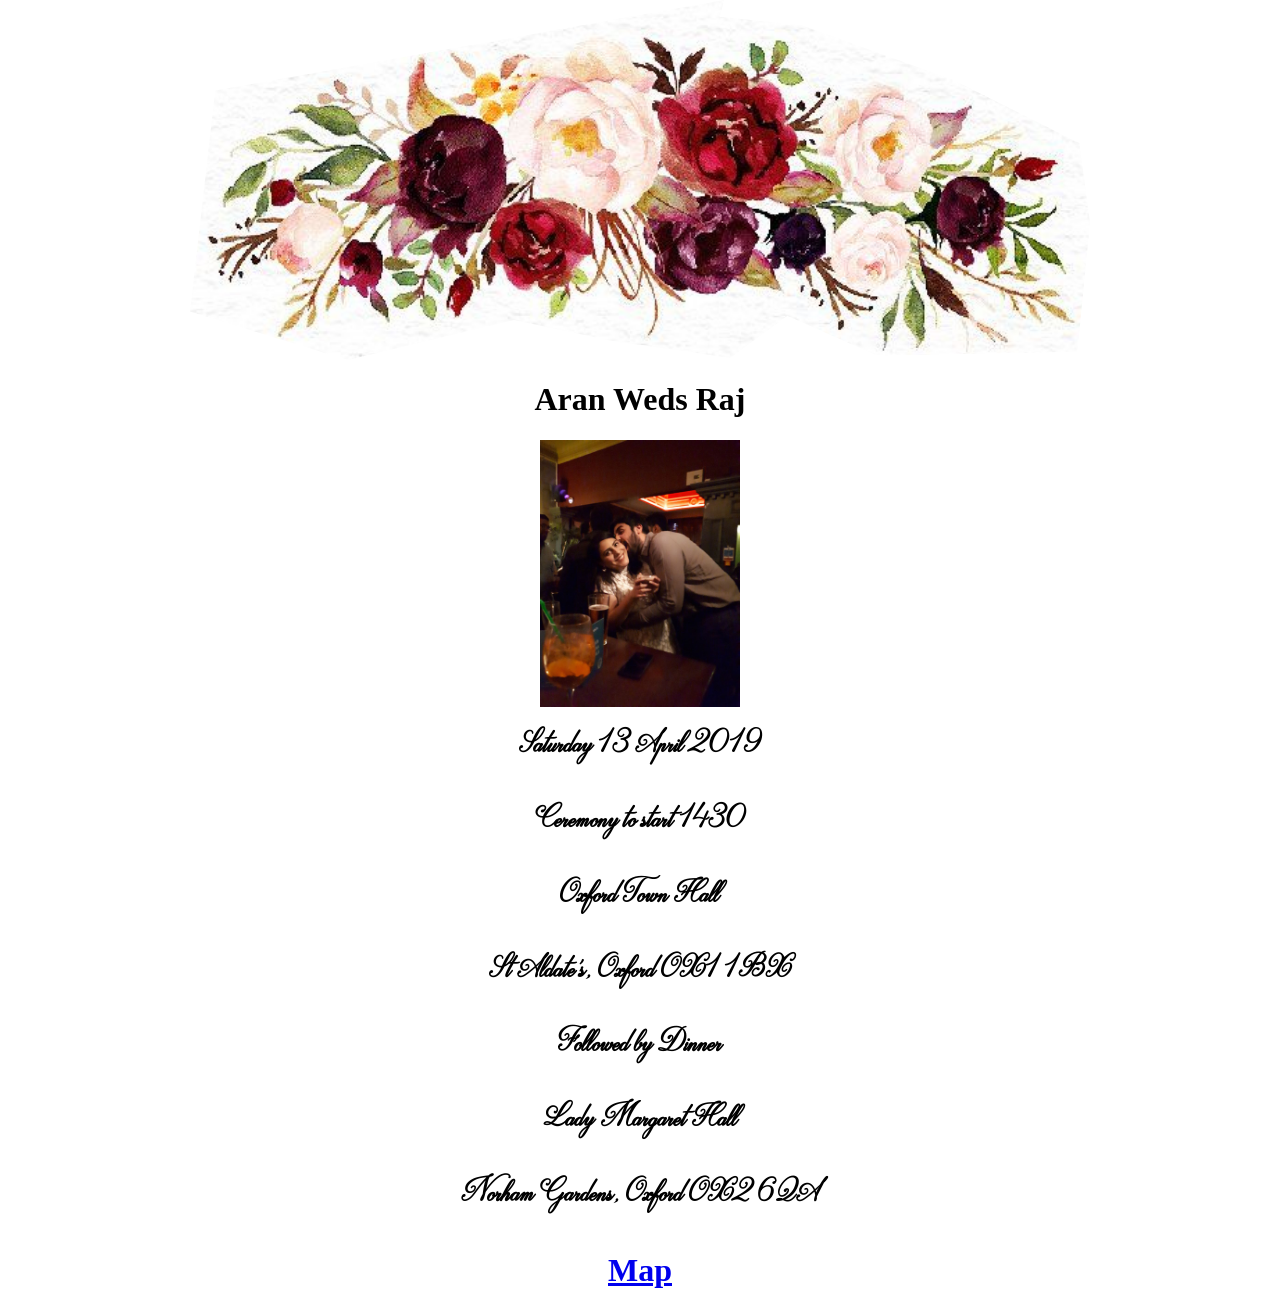
==== civil.html @ f86f2b0e "added details page" ====
<!DOCTYPE html>

<html class="bg2">
    <head>
            <link href="https://fonts.googleapis.com/css?family=Pacifico" rel="stylesheet">
        <link rel="stylesheet" href="main.css">
        <meta name="viewport" content="width=device-width, initial-scale=1.0, user-scalable=no"">
        <meta http-equiv="content-type" content="text/php; charset=utf-8" />
        <title>Aran Weds Raj</title>
    </head>

    <body>
      <header>
        <img src = "images/head_image.png"/>
        <h1>Aran Weds Raj</h1>
      </header>
      <main>
        <div class="picture-container">
            <img src = "images/us1.jpg"     width= "200vw"/>
            <h1  class="customfont1"> Saturday 13 April 2019 </h1>
            <h1  class="customfont1"> Ceremony to start 1430 </h1>
            <h1  class="customfont1"> Oxford Town Hall </h1>
            <h1  class="customfont1"> St Aldate's, Oxford OX1 1BX </h1>
            <h1  class="customfont1"> Followed by Dinner </h1>
            <h1  class="customfont1"> Lady Margaret Hall</h1>
            <h1  class="customfont1"> Norham Gardens, Oxford OX2 6QA </h1>
            <a href="https://drive.google.com/open?id=1R-TNU0IWk9xOLrMr3iEERFZ27U3tLJyw&usp=sharing" align="center">
            <h1>Map</h1>
            </a>
        </div>
      </main>
    </body>
</html>
---- main.css ----
html,body {
    height: 100%;
    margin: 0;
    padding: 0;
    -webkit-background-size: cover;
    -moz-background-size: cover;
    -o-background-size: cover;
    background-size: 100% 100%;
}
 header {
   display: flex;
   flex-direction: column;
   align-items: center;
 }

* {box-sizing: border-box}

.picture-container {
    display: flex;
    flex-direction: column;
    align-items: center;
    border:0;
    align: "middle";
}

/* Make the image to responsive */
.image {
  display: block;
  width: 100%;
  height: auto;
}

/* The overlay effect - lays on top of the container and over the image */
.overlay {
  position: absolute;
  bottom: 0;
  background: rgb(0, 0, 0);
  background: rgba(0, 0, 0, 0.5); /* Black see-through */
  color: #f1f1f1;
  width: 50%;
  transition: .5s ease;
  opacity:0;
  color: white;
  font-size: 20px;
  padding: 20px;
  text-align: center;
}

/* When you mouse over the container, fade in the overlay title */
.picture-container:hover .overlay {
  opacity: 1;
}

.video-container {
    display: flex;
    flex-direction: column;
    align-items: center;
}

.banner {
 max-width: 980px;
 margin: 0 auto;
 width: 100%;
 height: 149px;
 background: url("images/head_image.png") no-repeat scroll 0 0 transparent;
 }

/* from below is font shit */

@font-face{
    font-family: "Darleston";
    src: url(fonts/Darleston.ttf) format("truetype");
}

@font-face{
    font-family: "WY";
    src: url(fonts/WildYouth.ttf) format("truetype");
}

h1.customfont1 {
    font-family: "Darleston", cursive;
    font-weight: 900
    font-size: 2em
    text-align:center;
}


h1.customfont2 {
    font-family: "WY", cursive;
    font-weight: 900
    font-size: 2em
    text-align:center;
}
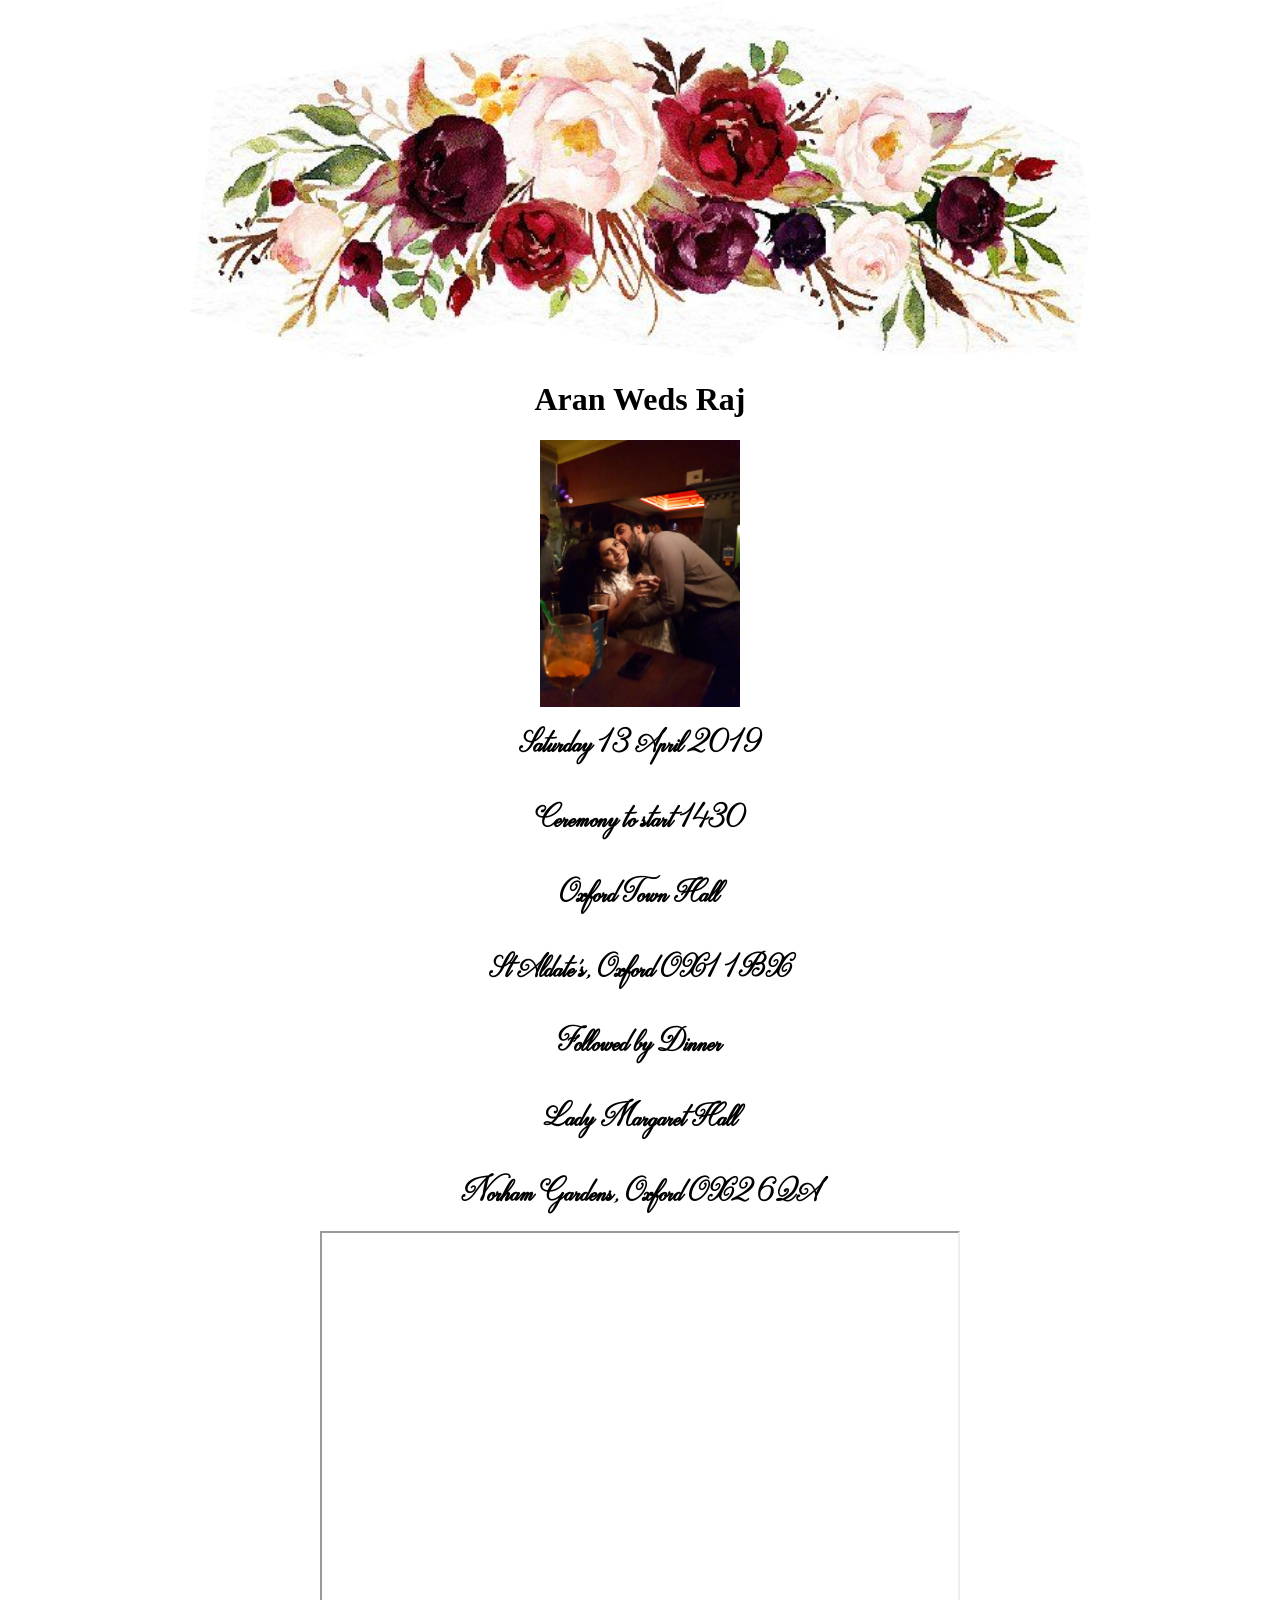
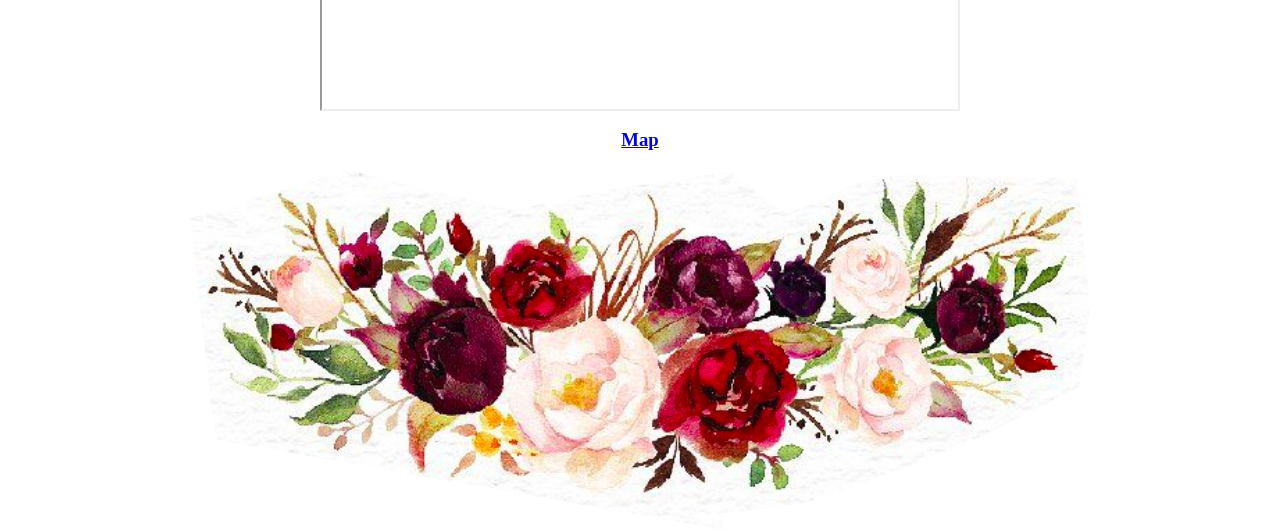
==== commit 6d81107e: "added footer images" ====
--- a/civil.html
+++ b/civil.html
@@ -24,10 +24,14 @@
             <h1  class="customfont1"> Followed by Dinner </h1>
             <h1  class="customfont1"> Lady Margaret Hall</h1>
             <h1  class="customfont1"> Norham Gardens, Oxford OX2 6QA </h1>
+            <iframe src="https://www.google.com/maps/d/u/0/embed?mid=1R-TNU0IWk9xOLrMr3iEERFZ27U3tLJyw" width="640" height="480"></iframe>
             <a href="https://drive.google.com/open?id=1R-TNU0IWk9xOLrMr3iEERFZ27U3tLJyw&usp=sharing" align="center">
-            <h1>Map</h1>
+            <h3>Map</h3>
             </a>
         </div>
       </main>
     </body>
+    <footer>
+      <img src = "images/foot_image.png"/>
+    </footer>
 </html>
--- a/main.css
+++ b/main.css
@@ -8,6 +8,12 @@
     background-size: 100% 100%;
 }
  header {
+   display: flex;
+   flex-direction: column;
+   align-items: center;
+ }
+
+ footer {
    display: flex;
    flex-direction: column;
    align-items: center;
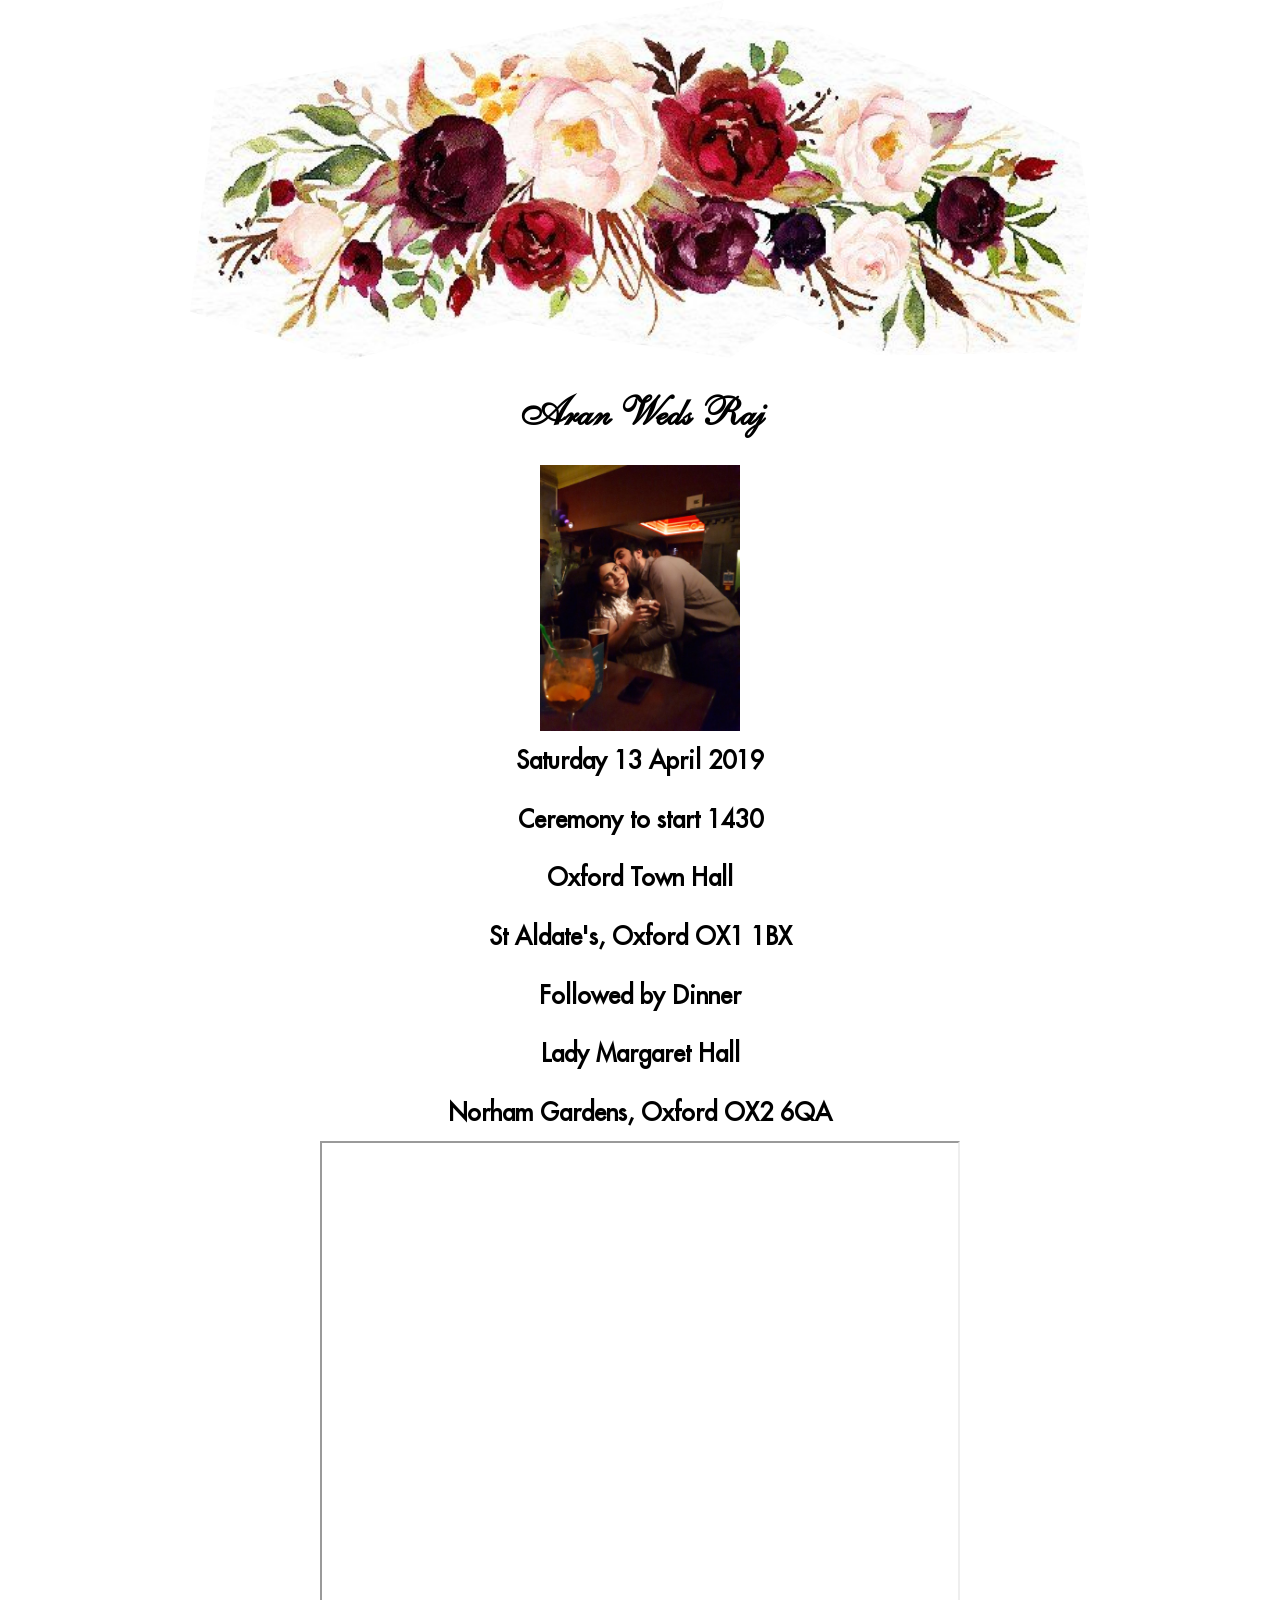
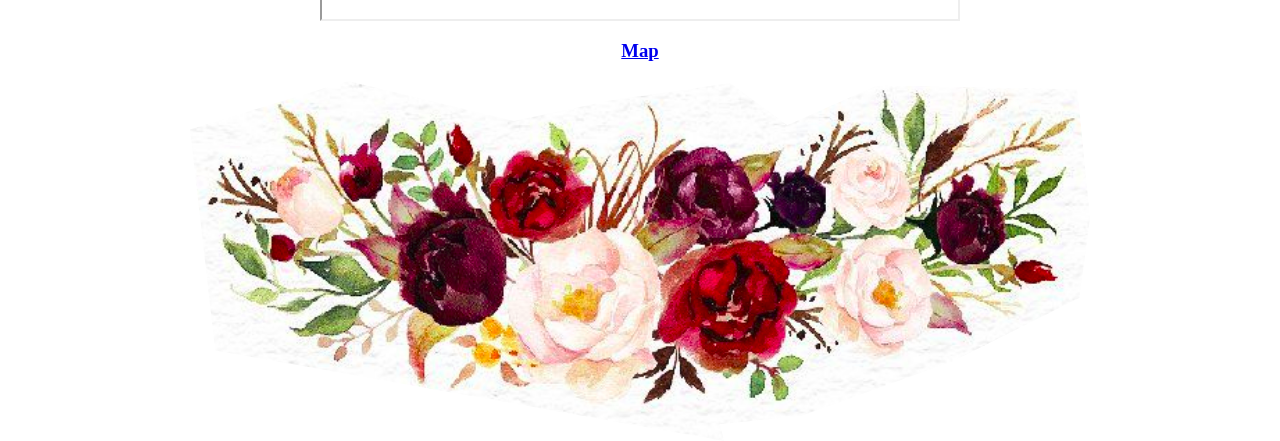
==== commit 6faa5aad: "font and difference changes" ====
--- a/civil.html
+++ b/civil.html
@@ -12,21 +12,21 @@
     <body>
       <header>
         <img src = "images/head_image.png"/>
-        <h1>Aran Weds Raj</h1>
+        <h1 class="customfont1">Aran Weds Raj</h1>
       </header>
       <main>
         <div class="picture-container">
             <img src = "images/us1.jpg"     width= "200vw"/>
-            <h1  class="customfont1"> Saturday 13 April 2019 </h1>
-            <h1  class="customfont1"> Ceremony to start 1430 </h1>
-            <h1  class="customfont1"> Oxford Town Hall </h1>
-            <h1  class="customfont1"> St Aldate's, Oxford OX1 1BX </h1>
-            <h1  class="customfont1"> Followed by Dinner </h1>
-            <h1  class="customfont1"> Lady Margaret Hall</h1>
-            <h1  class="customfont1"> Norham Gardens, Oxford OX2 6QA </h1>
+            <h1  class="customfont2"> Saturday 13 April 2019 </h1>
+            <h1  class="customfont2"> Ceremony to start 1430 </h1>
+            <h1  class="customfont2"> Oxford Town Hall </h1>
+            <h1  class="customfont2"> St Aldate's, Oxford OX1 1BX </h1>
+            <h1  class="customfont2"> Followed by Dinner </h1>
+            <h1  class="customfont2"> Lady Margaret Hall</h1>
+            <h1  class="customfont2"> Norham Gardens, Oxford OX2 6QA </h1>
             <iframe src="https://www.google.com/maps/d/u/0/embed?mid=1R-TNU0IWk9xOLrMr3iEERFZ27U3tLJyw" width="640" height="480"></iframe>
             <a href="https://drive.google.com/open?id=1R-TNU0IWk9xOLrMr3iEERFZ27U3tLJyw&usp=sharing" align="center">
-            <h3>Map</h3>
+            <h3 class="customfont2">Map</h3>
             </a>
         </div>
       </main>
--- a/main.css
+++ b/main.css
@@ -74,17 +74,18 @@
 /* from below is font shit */
 
 @font-face{
-    font-family: "Darleston";
-    src: url(fonts/Darleston.ttf) format("truetype");
+    font-family: "English 111 Vivace BT";
+    src: url(fonts/vivace-bt.ttf) format("truetype");
 }
 
 @font-face{
-    font-family: "WY";
-    src: url(fonts/WildYouth.ttf) format("truetype");
+    font-family: "Futura-med";
+    src: url(fonts/Futura-Medium.ttf) format("truetype");
 }
 
 h1.customfont1 {
-    font-family: "Darleston", cursive;
+    font-family: 'English 111 Vivace BT', Arial, sans-serif;
+    font-size: 40px;
     font-weight: 900
     font-size: 2em
     text-align:center;
@@ -92,8 +93,12 @@
 
 
 h1.customfont2 {
-    font-family: "WY", cursive;
-    font-weight: 900
+    font-family: "Futura-med", Arial, sans-serif;
+    font-size: 24px;
+    font-style: normal;
+    font-variant: normal;
+    font-weight: 700;
+    line-height: 26.4px;
     font-size: 2em
     text-align:center;
 }
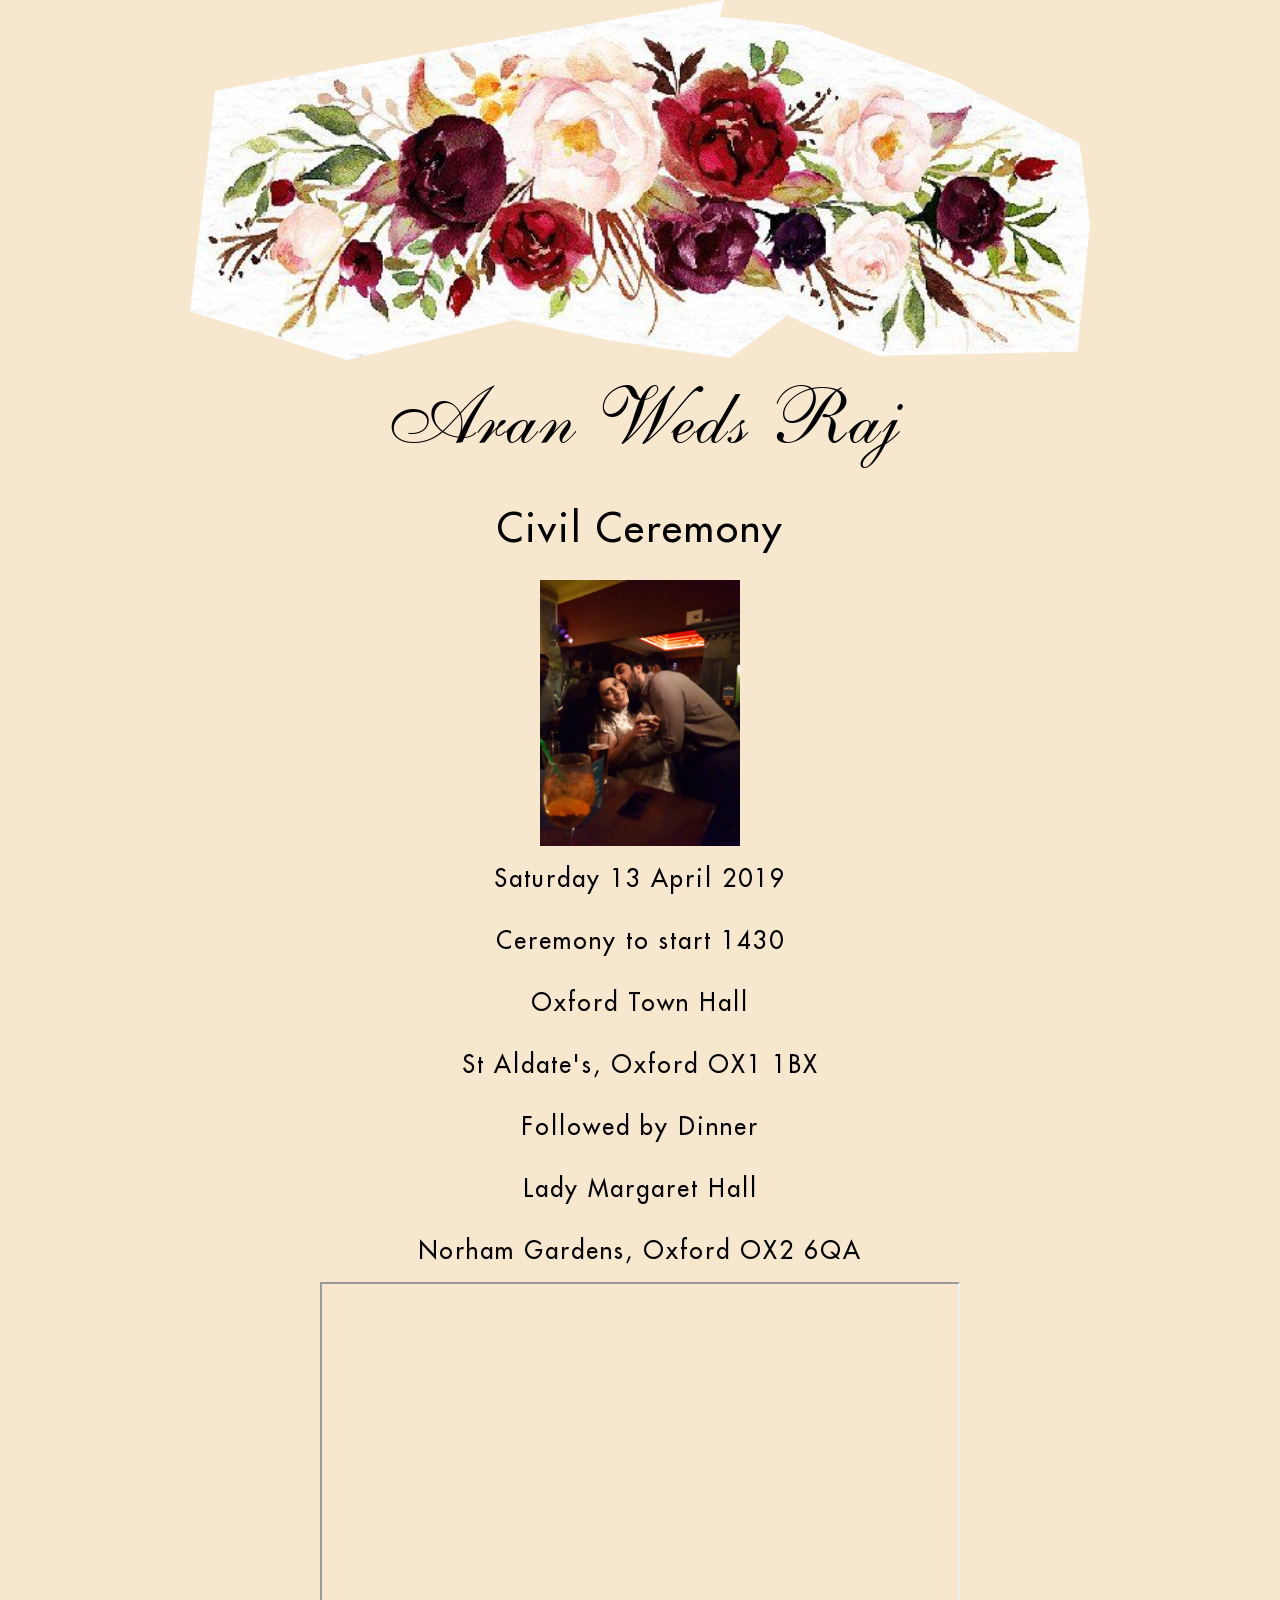
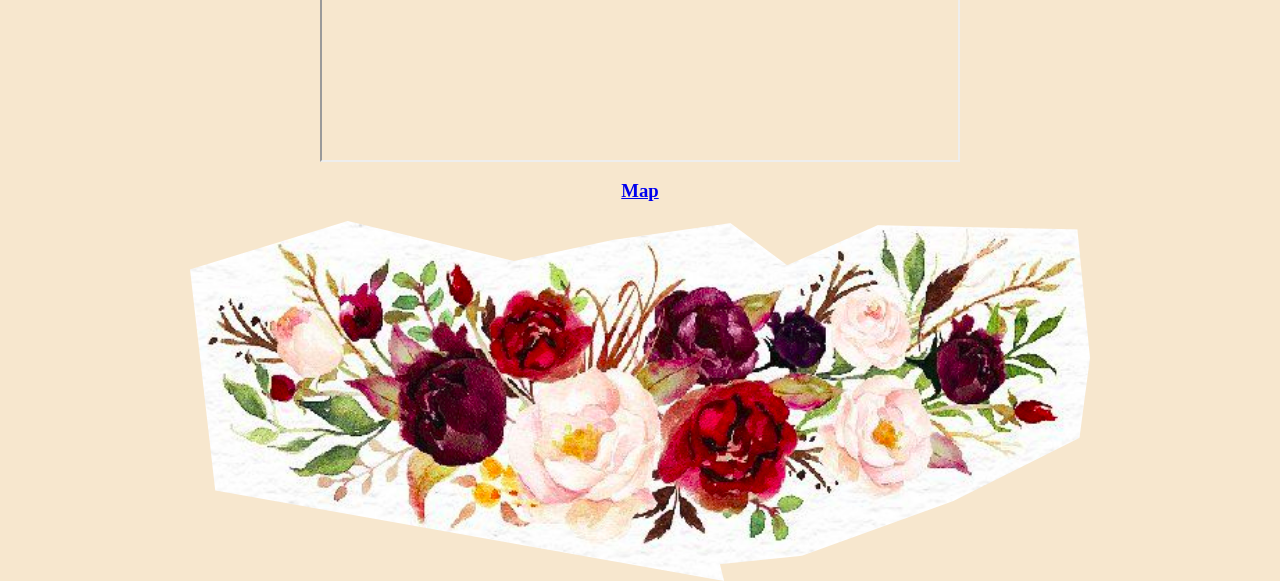
==== commit 75230382: "text changes" ====
--- a/civil.html
+++ b/civil.html
@@ -16,6 +16,7 @@
       </header>
       <main>
         <div class="picture-container">
+            <h1  class="customfont3"> Civil Ceremony </h1>
             <img src = "images/us1.jpg"     width= "200vw"/>
             <h1  class="customfont2"> Saturday 13 April 2019 </h1>
             <h1  class="customfont2"> Ceremony to start 1430 </h1>
--- a/main.css
+++ b/main.css
@@ -6,6 +6,7 @@
     -moz-background-size: cover;
     -o-background-size: cover;
     background-size: 100% 100%;
+    background-color: #F7E7CE;
 }
  header {
    display: flex;
@@ -85,10 +86,19 @@
 
 h1.customfont1 {
     font-family: 'English 111 Vivace BT', Arial, sans-serif;
-    font-size: 40px;
-    font-weight: 900
-    font-size: 2em
+    font-size: 5em;
+    font-weight: 10;
     text-align:center;
+    letter-spacing: 2px;
+    line-height: 0.1em;
+}
+
+h1.customfont3 {
+    font-family: "Futura-med", Arial, sans-serif;
+    font-size: 2.5em;
+    font-weight: 10;
+    text-align:center;
+    letter-spacing: 2px;
 }
 
 
@@ -97,8 +107,7 @@
     font-size: 24px;
     font-style: normal;
     font-variant: normal;
-    font-weight: 700;
-    line-height: 26.4px;
-    font-size: 2em
+    font-weight: 70;
     text-align:center;
+    letter-spacing: 2px;
 }
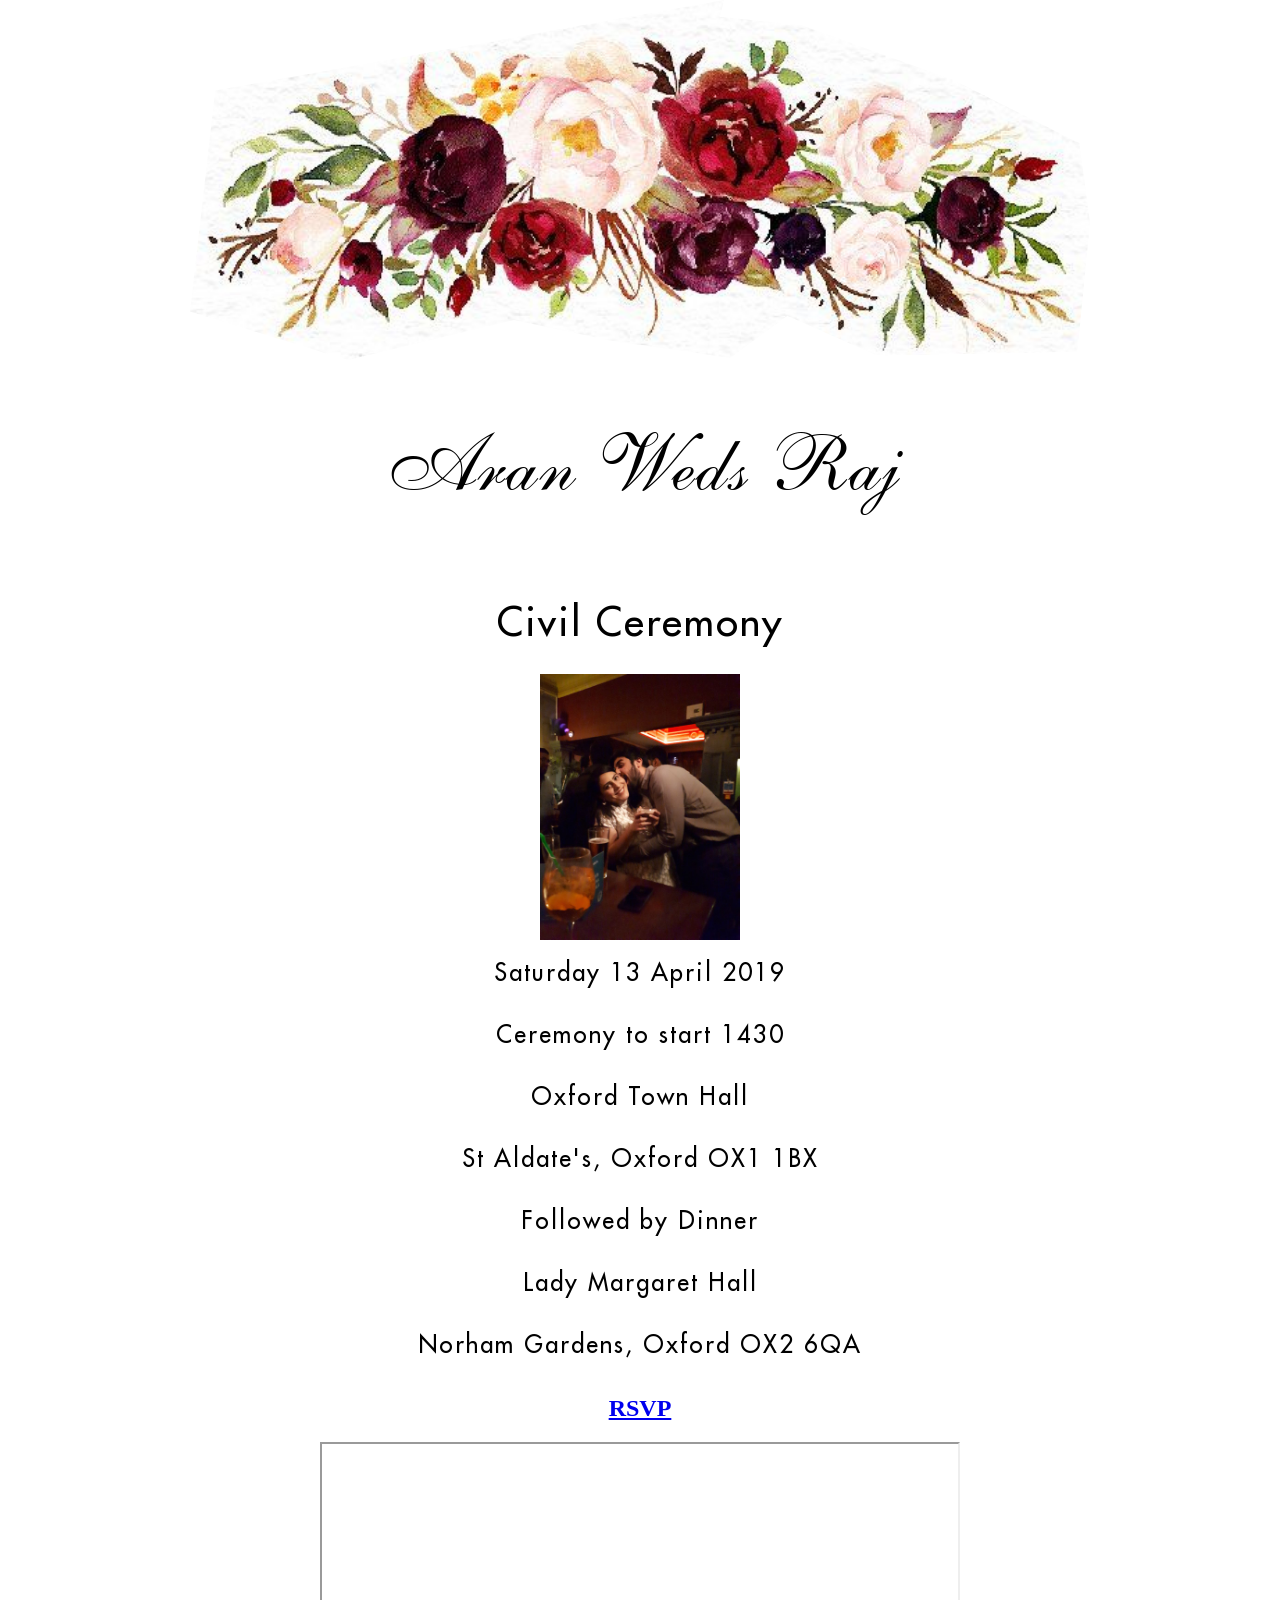
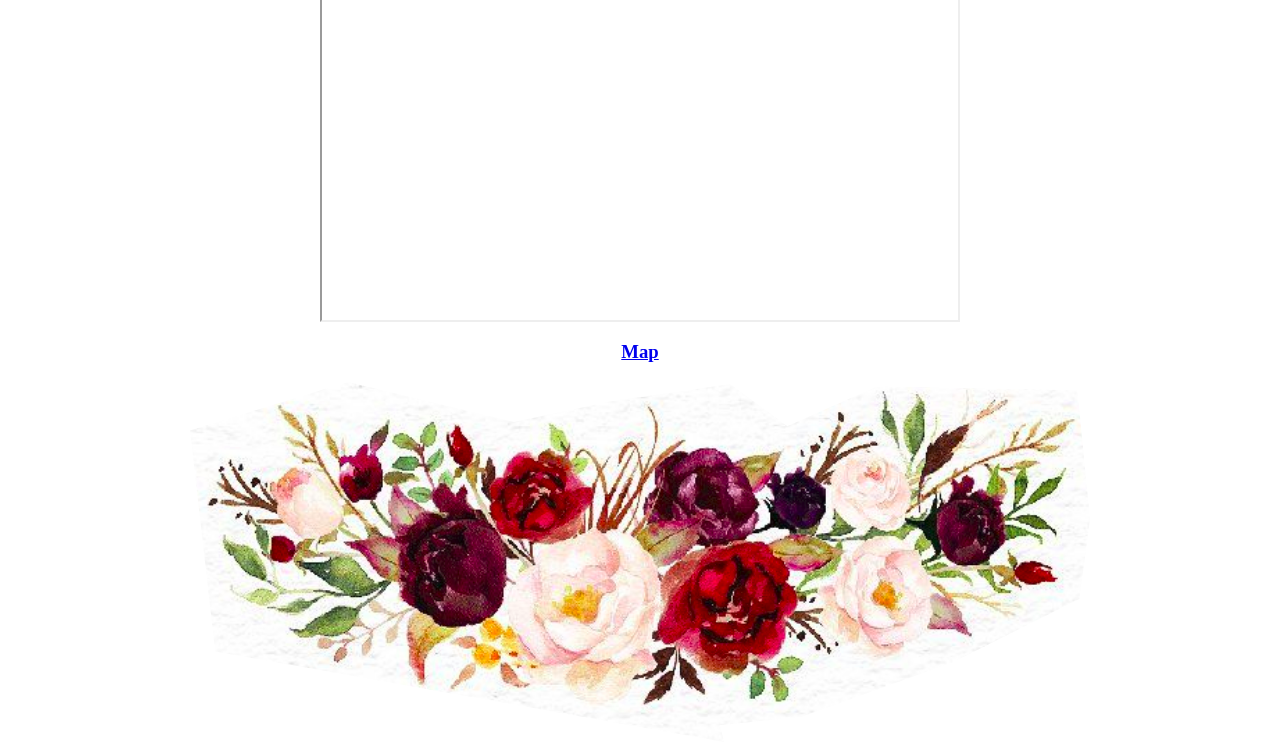
==== commit 4831f0a4: "linked pages" ====
--- a/civil.html
+++ b/civil.html
@@ -25,6 +25,9 @@
             <h1  class="customfont2"> Followed by Dinner </h1>
             <h1  class="customfont2"> Lady Margaret Hall</h1>
             <h1  class="customfont2"> Norham Gardens, Oxford OX2 6QA </h1>
+            <a href="rsvp.html" align="center">
+            <h2 class="customfont1">RSVP</h2>
+            </a>
             <iframe src="https://www.google.com/maps/d/u/0/embed?mid=1R-TNU0IWk9xOLrMr3iEERFZ27U3tLJyw" width="640" height="480"></iframe>
             <a href="https://drive.google.com/open?id=1R-TNU0IWk9xOLrMr3iEERFZ27U3tLJyw&usp=sharing" align="center">
             <h3 class="customfont2">Map</h3>
--- a/main.css
+++ b/main.css
@@ -6,7 +6,7 @@
     -moz-background-size: cover;
     -o-background-size: cover;
     background-size: 100% 100%;
-    background-color: #F7E7CE;
+/*    background-color: #F7E7CE; */
 }
  header {
    display: flex;
@@ -90,7 +90,7 @@
     font-weight: 10;
     text-align:center;
     letter-spacing: 2px;
-    line-height: 0.1em;
+/*    line-height: 0.1em; */
 }
 
 h1.customfont3 {
@@ -111,3 +111,5 @@
     text-align:center;
     letter-spacing: 2px;
 }
+
+@media screen and (min-width: 768px){.rwd-break { display: none; }}
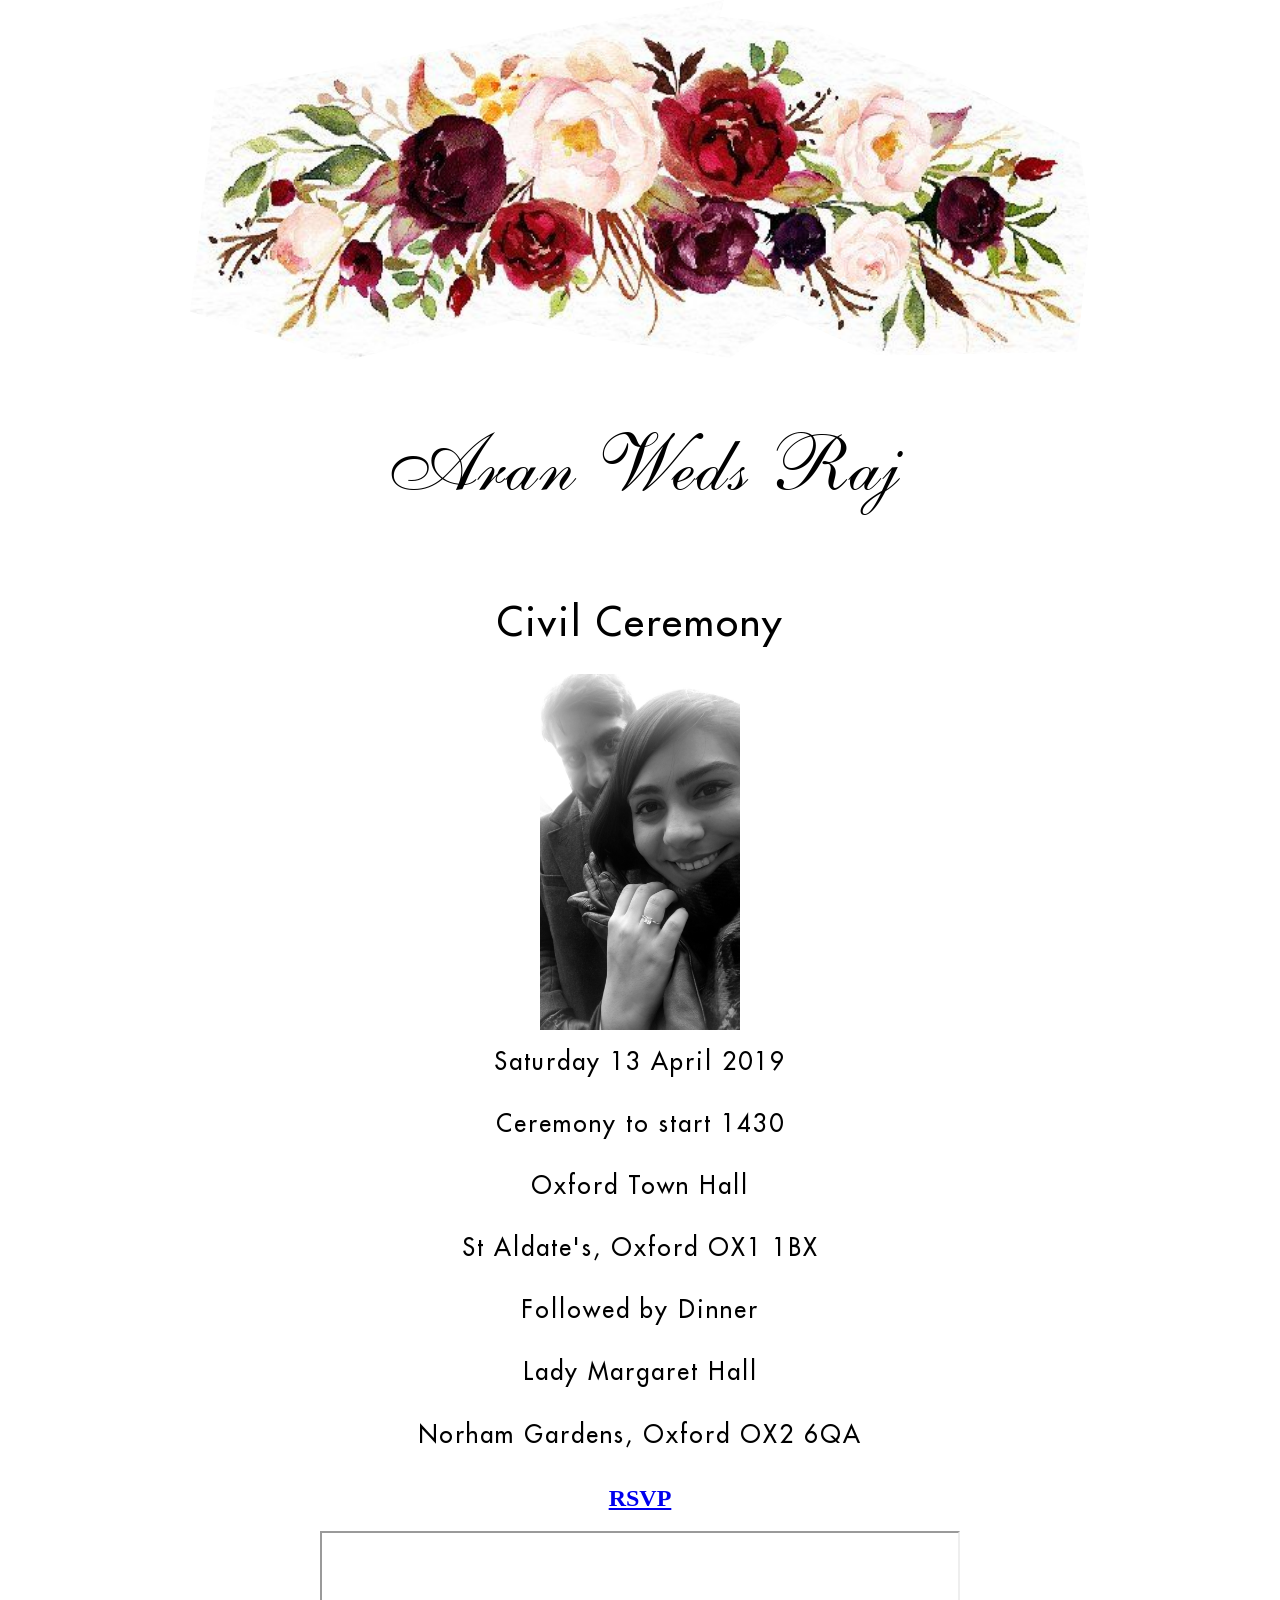
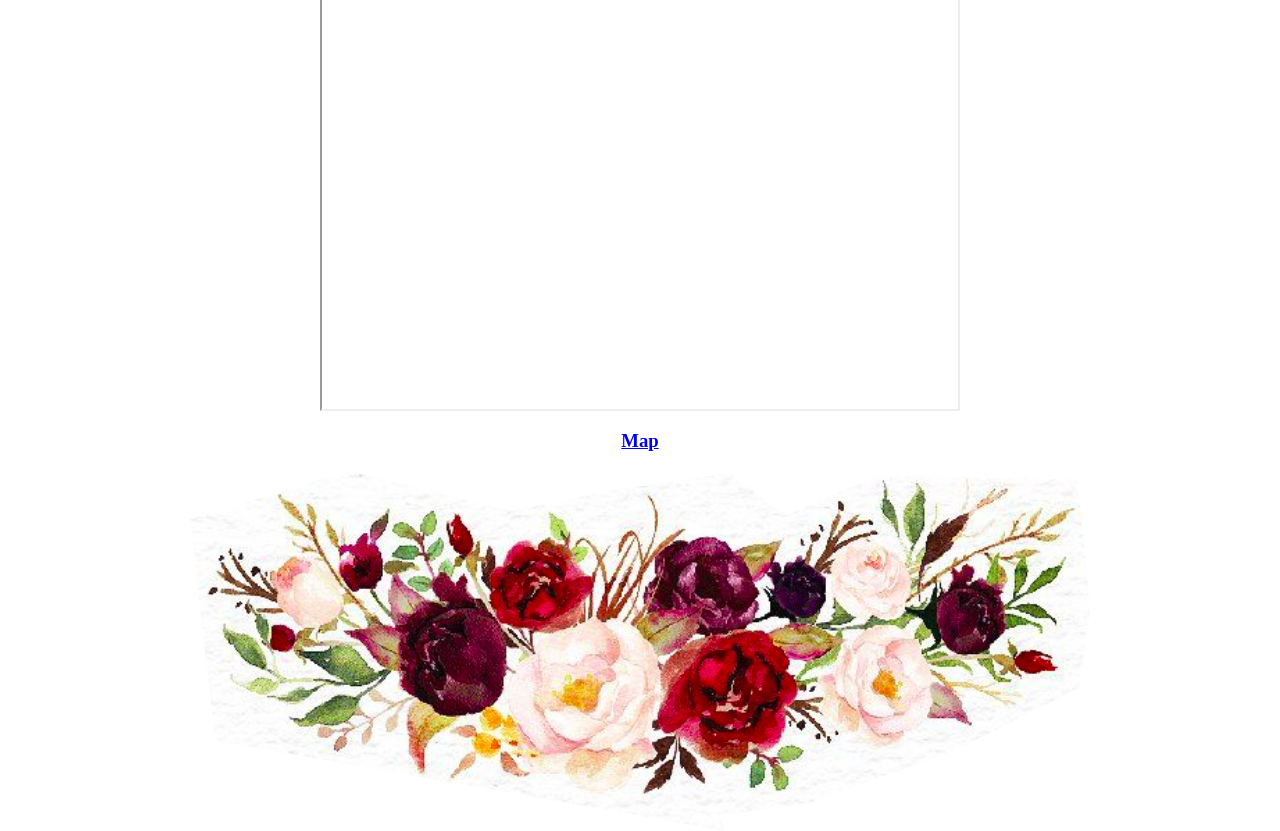
==== commit 9928cd45: "minor image changes" ====
--- a/civil.html
+++ b/civil.html
@@ -17,7 +17,7 @@
       <main>
         <div class="picture-container">
             <h1  class="customfont3"> Civil Ceremony </h1>
-            <img src = "images/us1.jpg"     width= "200vw"/>
+            <img src = "images/civil.jpg"     width= "200vw"/>
             <h1  class="customfont2"> Saturday 13 April 2019 </h1>
             <h1  class="customfont2"> Ceremony to start 1430 </h1>
             <h1  class="customfont2"> Oxford Town Hall </h1>
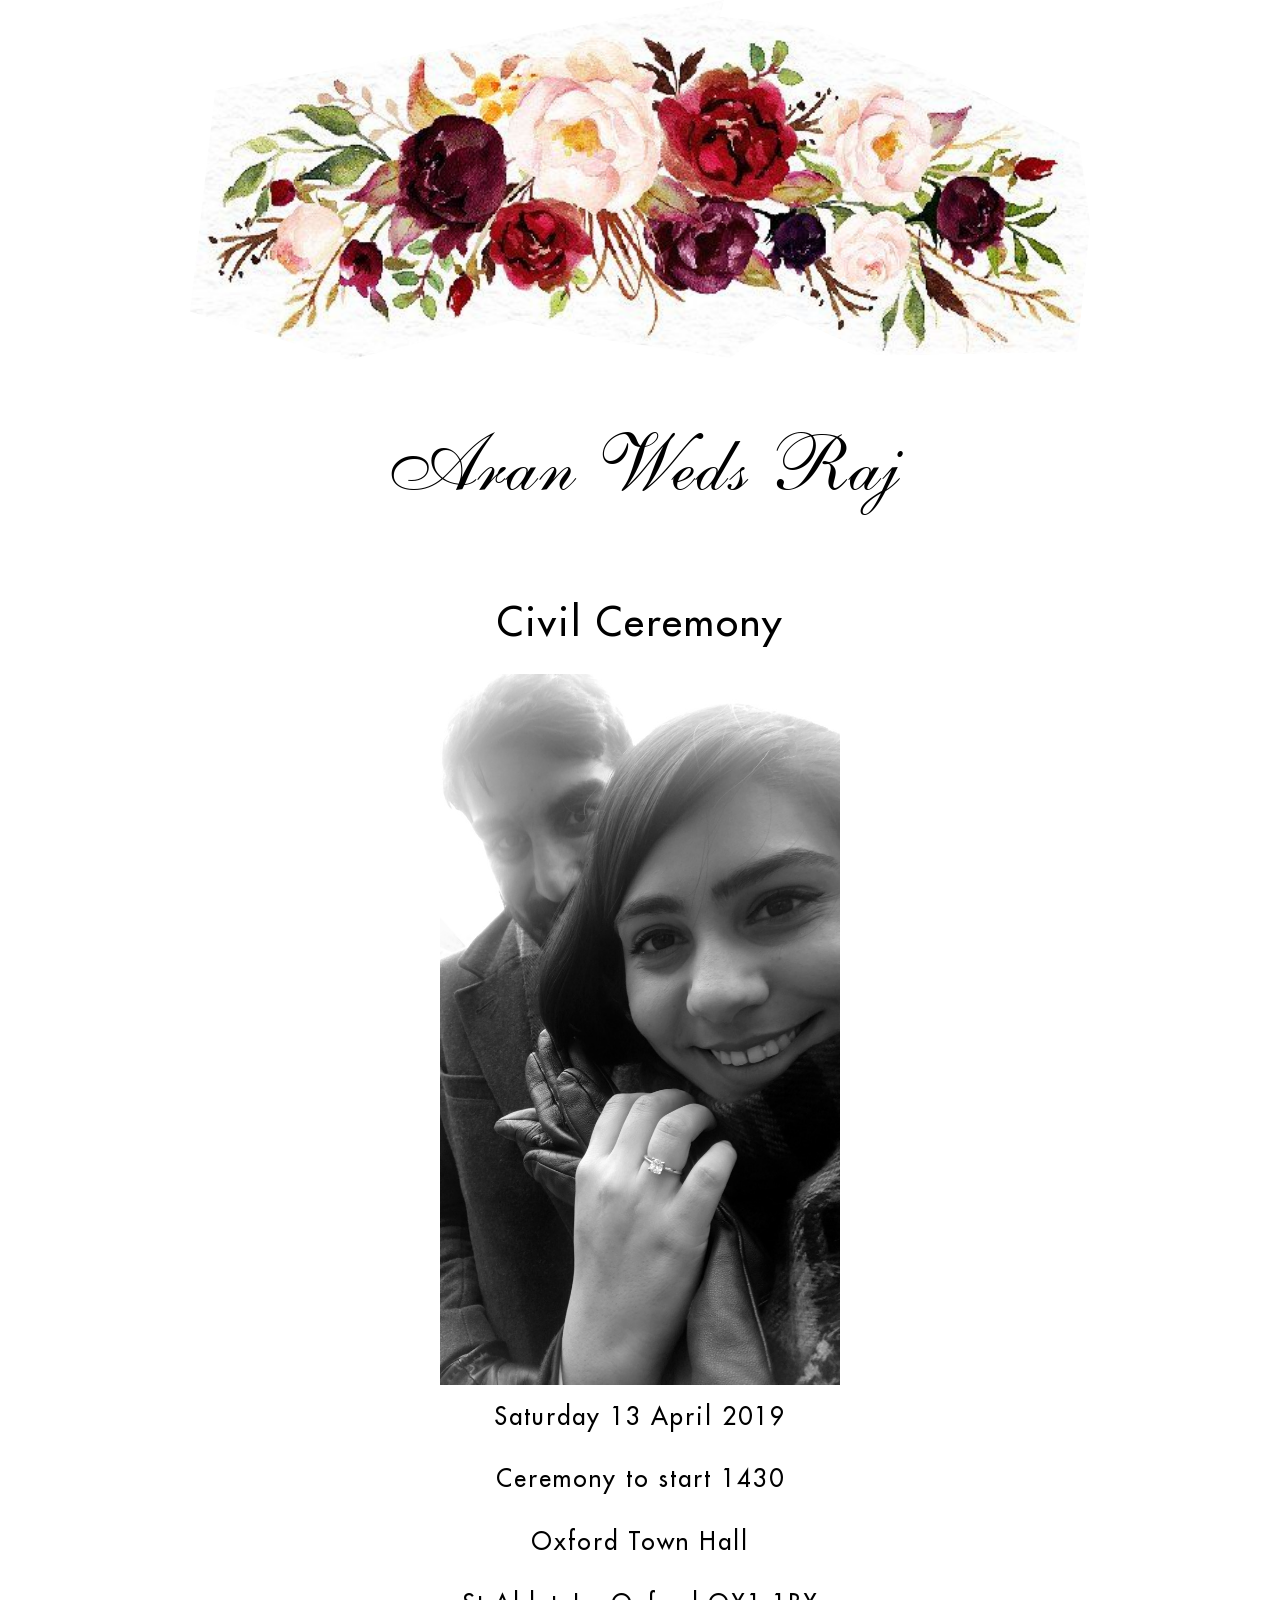
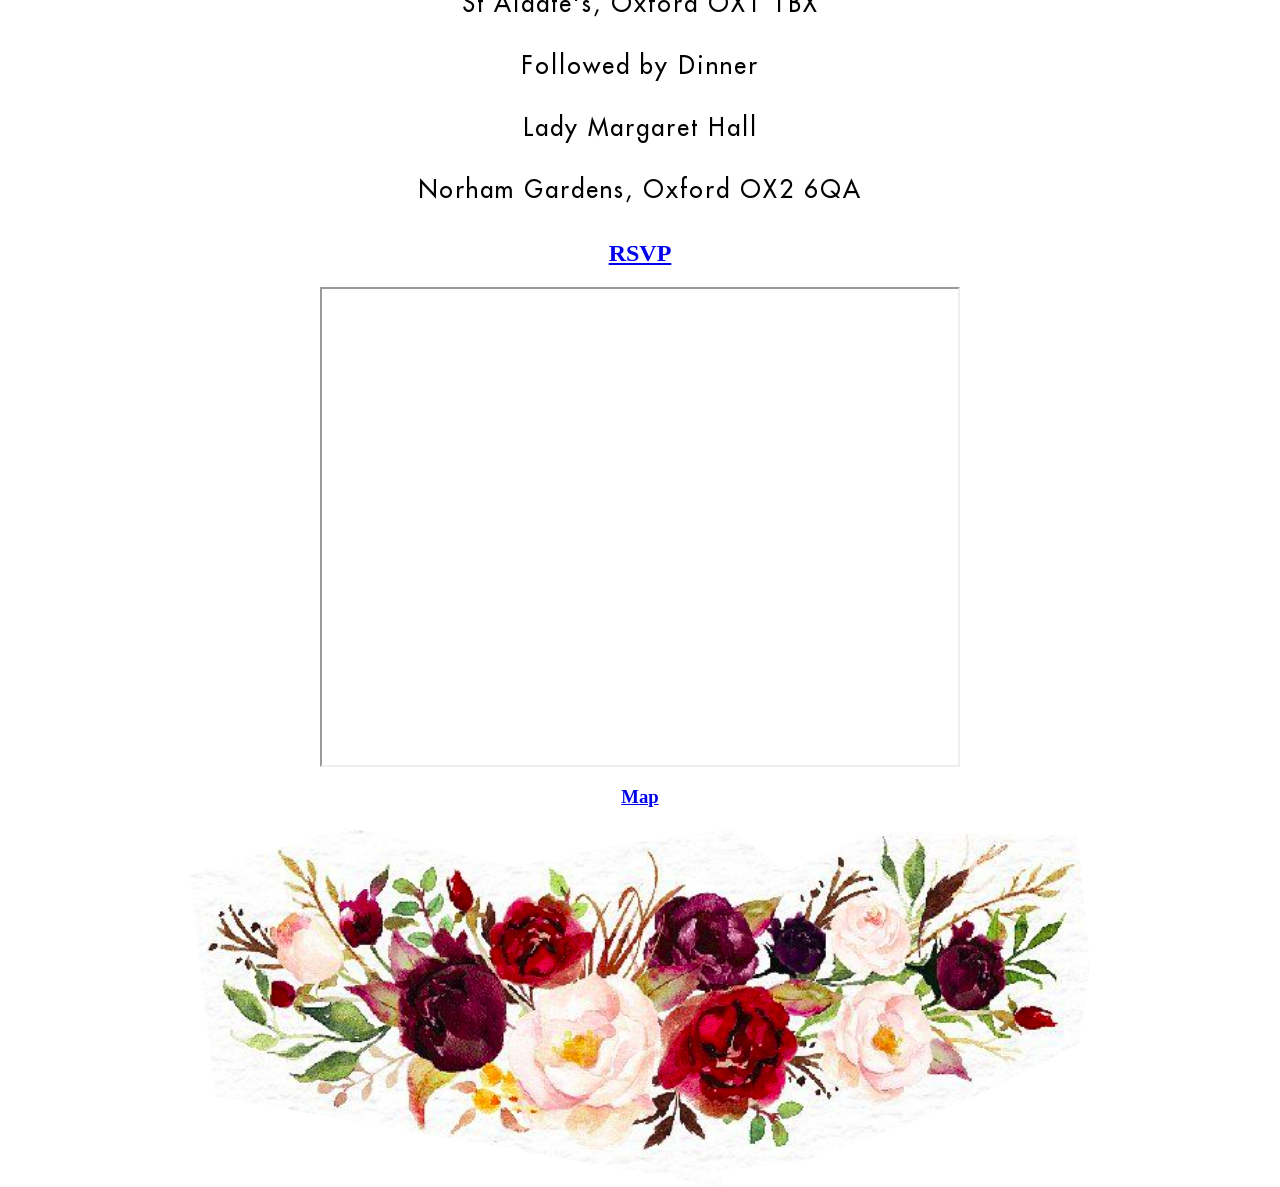
==== commit 832bb4c5: "minor image changes" ====
--- a/civil.html
+++ b/civil.html
@@ -17,7 +17,7 @@
       <main>
         <div class="picture-container">
             <h1  class="customfont3"> Civil Ceremony </h1>
-            <img src = "images/civil.jpg"     width= "200vw"/>
+            <img src = "images/civil.jpg"     width= "400vw"/>
             <h1  class="customfont2"> Saturday 13 April 2019 </h1>
             <h1  class="customfont2"> Ceremony to start 1430 </h1>
             <h1  class="customfont2"> Oxford Town Hall </h1>
